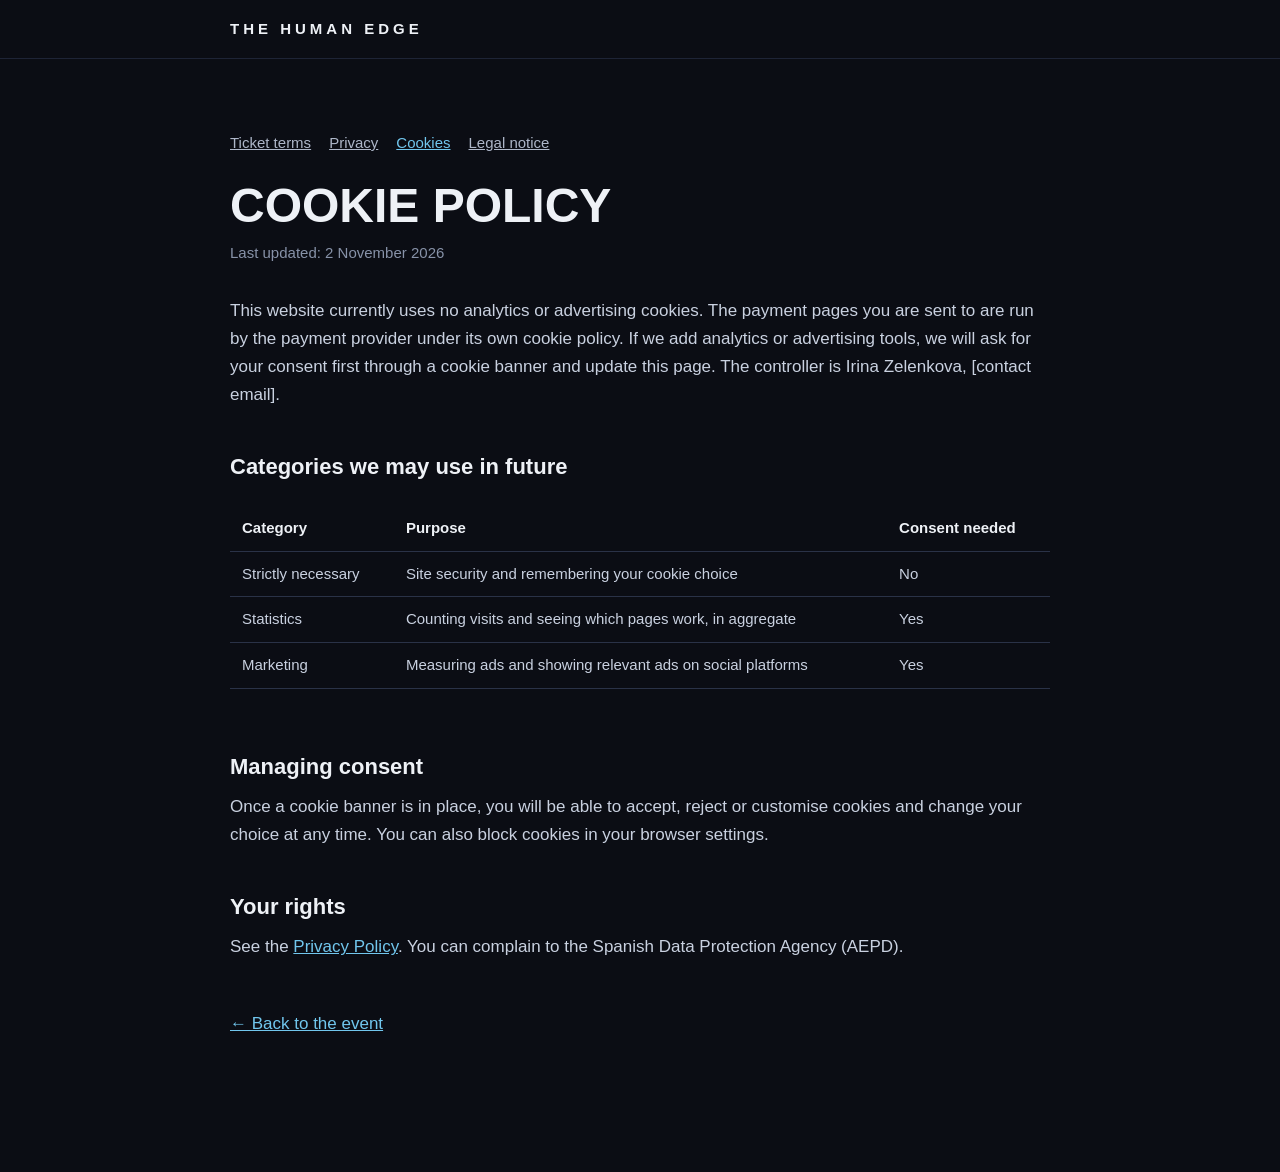
==== cookies.html @ 8c21e388 "Launch conference site: landing page, ticket terms and legal pages Co-Authored-By: Claude Opus 5.5 <" ====
<!doctype html>
<html lang="en">
<head>
<meta charset="utf-8">
<meta name="viewport" content="width=device-width, initial-scale=1">
<title>Cookies · The Human Edge</title>
<meta name="robots" content="noindex">
<link rel="icon" href="assets/favicon.svg" type="image/svg+xml">
<link rel="stylesheet" href="assets/site.css">
</head>
<body>
<header class="legal-top"><div><a href="index.html">The Human Edge</a></div></header>
<main class="legal">
<nav class="legal-nav" aria-label="Legal"><a href="terms.html">Ticket terms</a><a href="privacy.html">Privacy</a><a href="cookies.html" aria-current="page">Cookies</a><a href="legal.html">Legal notice</a></nav>
<h1>Cookie policy</h1>
<p class="updated">Last updated: 2 November 2026</p>
<p>This website currently uses no analytics or advertising cookies. The payment pages you are sent to are run by the payment provider under its own cookie policy. If we add analytics or advertising tools, we will ask for your consent first through a cookie banner and update this page. The controller is Irina Zelenkova, [contact email].</p>

<h2>Categories we may use in future</h2>
<div class="table-wrap"><table>
<tr><th>Category</th><th>Purpose</th><th>Consent needed</th></tr>
<tr><td>Strictly necessary</td><td>Site security and remembering your cookie choice</td><td>No</td></tr>
<tr><td>Statistics</td><td>Counting visits and seeing which pages work, in aggregate</td><td>Yes</td></tr>
<tr><td>Marketing</td><td>Measuring ads and showing relevant ads on social platforms</td><td>Yes</td></tr>
</table></div>

<h2>Managing consent</h2>
<p>Once a cookie banner is in place, you will be able to accept, reject or customise cookies and change your choice at any time. You can also block cookies in your browser settings.</p>

<h2>Your rights</h2>
<p>See the <a href="privacy.html">Privacy Policy</a>. You can complain to the Spanish Data Protection Agency (AEPD).</p>

<p style="margin-top: 48px;"><a href="index.html">← Back to the event</a></p>
</main>
</body>
</html>
---- assets/site.css ----
html { scroll-behavior: smooth; }
body { margin: 0; background: #0B0D14; -webkit-font-smoothing: antialiased; }
a { color: #71C6ED; }
a:hover { color: #A9DDF5; }
a:focus-visible, summary:focus-visible { outline: 2px solid #71C6ED; outline-offset: 3px; border-radius: 4px; }
section[id] { scroll-margin-top: 16px; }
details summary { list-style: none; position: relative; padding-right: 36px; }
details summary::-webkit-details-marker { display: none; }
details summary::after { content: "+"; position: absolute; right: 4px; top: -2px; font-size: 26px; font-weight: 400; color: #71C6ED; }
details[open] summary::after { content: "–"; }
footer a { color: #AEB7C9; }
footer a:hover { color: #EEF1F6; }

/* Legal pages */
.legal { max-width: 820px; margin: 0 auto; padding: 72px 24px 120px; color: #C9D1E0; font-family: 'Helvetica Neue', Helvetica, Arial, sans-serif; font-size: 17px; line-height: 1.65; }
.legal h1 { color: #EEF1F6; font-size: clamp(32px, 5vw, 48px); line-height: 1.1; margin: 24px 0 8px; text-transform: uppercase; }
.legal h2 { color: #EEF1F6; font-size: 22px; margin: 40px 0 8px; }
.legal p { margin: 0 0 14px; }
.legal .updated { color: #8792A8; font-size: 15px; margin-bottom: 32px; }
.legal table { width: 100%; border-collapse: collapse; margin: 12px 0 20px; font-size: 15px; }
.legal th, .legal td { text-align: left; vertical-align: top; padding: 10px 12px; border-bottom: 1px solid #2A3247; }
.legal th { color: #EEF1F6; }
.legal .table-wrap { overflow-x: auto; }
.legal-top { border-bottom: 1px solid #1E2436; }
.legal-top div { max-width: 820px; margin: 0 auto; padding: 20px 24px; }
.legal-top a { color: #EEF1F6; text-decoration: none; font-weight: 700; letter-spacing: 4px; text-transform: uppercase; font-family: 'Helvetica Neue', Helvetica, Arial, sans-serif; font-size: 15px; }
.legal-nav { display: flex; flex-wrap: wrap; gap: 18px; font-size: 15px; }
.legal-nav a { color: #AEB7C9; }
.legal-nav a[aria-current] { color: #71C6ED; }
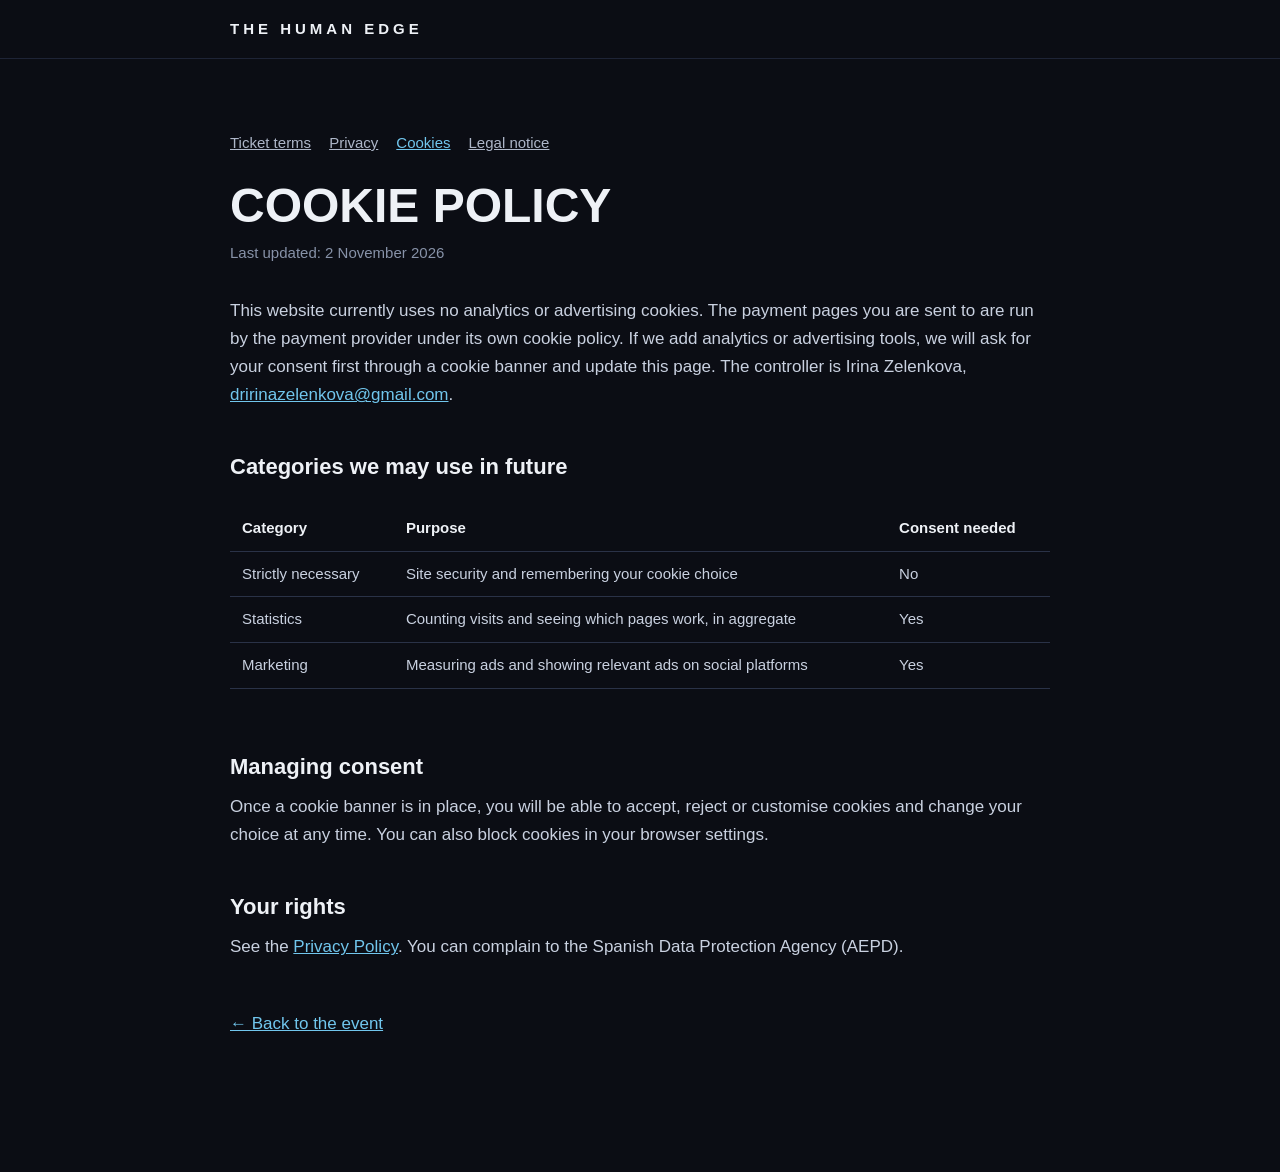
==== commit 649f93ad: "Final speakers, 1 day at Stanford + 1 day on Zoom, organizer details in legal pages Co-Authored-By: " ====
--- a/cookies.html
+++ b/cookies.html
@@ -14,7 +14,7 @@
 <nav class="legal-nav" aria-label="Legal"><a href="terms.html">Ticket terms</a><a href="privacy.html">Privacy</a><a href="cookies.html" aria-current="page">Cookies</a><a href="legal.html">Legal notice</a></nav>
 <h1>Cookie policy</h1>
 <p class="updated">Last updated: 2 November 2026</p>
-<p>This website currently uses no analytics or advertising cookies. The payment pages you are sent to are run by the payment provider under its own cookie policy. If we add analytics or advertising tools, we will ask for your consent first through a cookie banner and update this page. The controller is Irina Zelenkova, [contact email].</p>
+<p>This website currently uses no analytics or advertising cookies. The payment pages you are sent to are run by the payment provider under its own cookie policy. If we add analytics or advertising tools, we will ask for your consent first through a cookie banner and update this page. The controller is Irina Zelenkova, <a href="mailto:dririnazelenkova@gmail.com">dririnazelenkova@gmail.com</a>.</p>
 
 <h2>Categories we may use in future</h2>
 <div class="table-wrap"><table>
--- a/assets/site.css
+++ b/assets/site.css
@@ -8,6 +8,10 @@
 details summary::-webkit-details-marker { display: none; }
 details summary::after { content: "+"; position: absolute; right: 4px; top: -2px; font-size: 26px; font-weight: 400; color: #71C6ED; }
 details[open] summary::after { content: "–"; }
+@media (max-width: 760px) {
+  .hero-img { left: 0 !important; opacity: .45; }
+  .hero-shade { background: rgba(11,13,20,.35) !important; }
+}
 footer a { color: #AEB7C9; }
 footer a:hover { color: #EEF1F6; }
 
